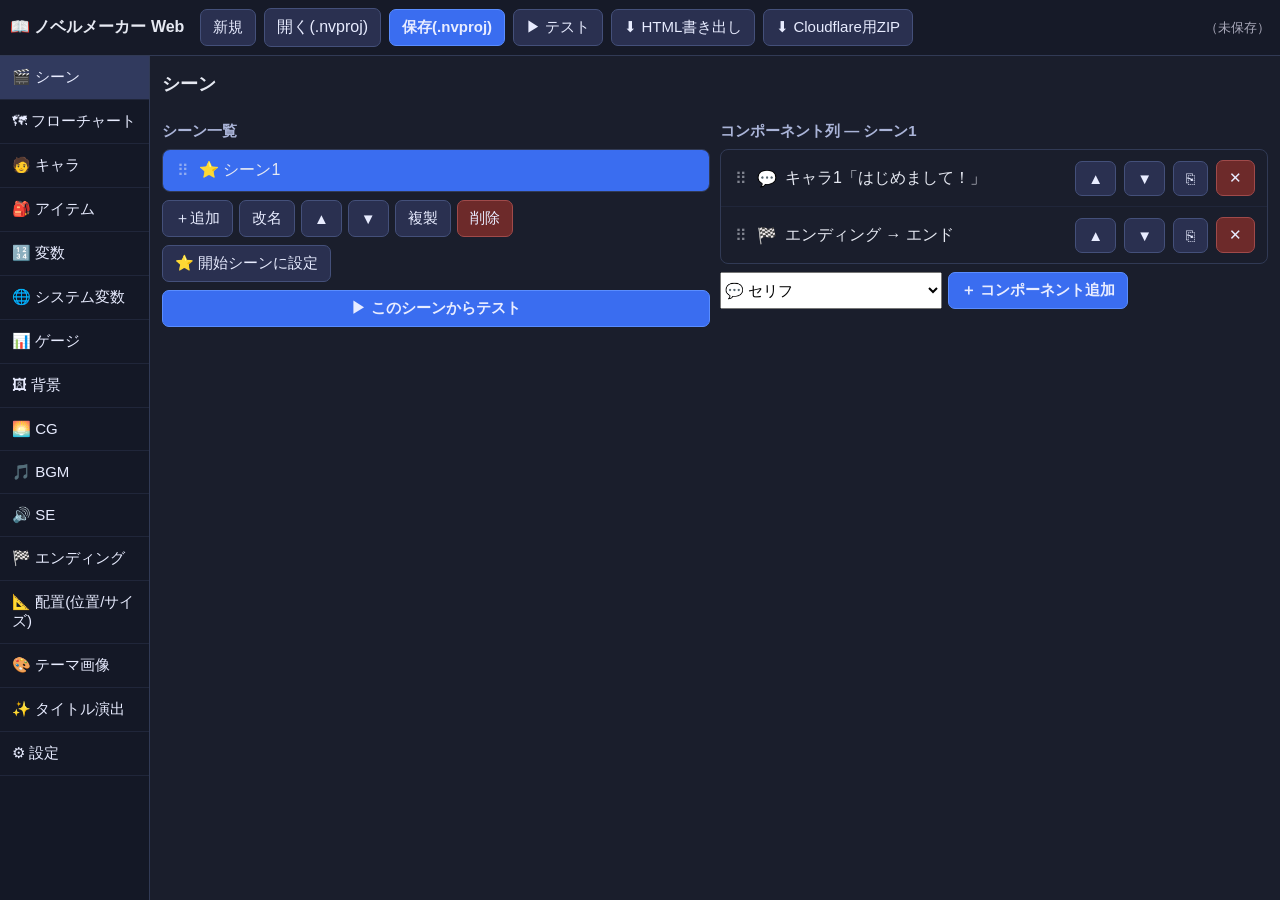
==== web/editor.html @ 4865b837 "システム系ボタンの画像/位置/縦横比 と 名前入力枠の調整・複製機能を追加 システム系コンポーネント: - メニュー(セーブ/ロード/タイトル)ボタンの背景画像 menuButtonImage を追加" ====
<!DOCTYPE html>
<html lang="ja">
<head>
  <meta charset="UTF-8" />
  <meta name="viewport" content="width=device-width, initial-scale=1.0, maximum-scale=1.0, user-scalable=no" />
  <meta http-equiv="Cache-Control" content="no-cache, no-store, must-revalidate" />
  <title>ノベルメーカー — ブラウザ版エディタ</title>
  <link rel="stylesheet" href="editor.css?v=20260611d" />
</head>
<body>
  <div id="app">
    <div id="topbar">
      <div class="brand">📖 ノベルメーカー Web</div>
      <button id="btn-new">新規</button>
      <label id="btn-open" for="file-open" class="fakebtn" role="button" tabindex="0">開く(.nvproj)</label>
      <button id="btn-save" class="primary">保存(.nvproj)</button>
      <button id="btn-play">▶ テスト</button>
      <button id="btn-export">⬇ HTML書き出し</button>
      <button id="btn-zip">⬇ Cloudflare用ZIP</button>
      <span class="spacer"></span>
      <span class="pname" id="pname"></span>
      <!-- iOS対策: accept指定なし＋labelで直接ピッカーを開く（display:noneにしない） -->
      <input type="file" id="file-open" class="vhide" />
    </div>

    <div id="body">
      <div id="nav"></div>
      <div id="content"></div>
    </div>
  </div>

  <!-- 汎用モーダル -->
  <div id="modal" class="overlay hidden"><div class="modal" id="modal-box"></div></div>

  <!-- テストプレイ -->
  <iframe id="playframe" class="hidden" allow="autoplay"></iframe>
  <button id="playclose" class="hidden">✕ 閉じる</button>

  <script src="model.js?v=20260611d"></script>
  <script src="engine.js?v=20260611d"></script>
  <script src="editor.js?v=20260611d"></script>
</body>
</html>
---- web/editor.css ----
/* ブラウザ版エディタ スタイル */
* { box-sizing: border-box; -webkit-tap-highlight-color: transparent; }
html, body { margin: 0; height: 100%; background: #1a1e2c; color: #e6e9f2;
  font-family: "Hiragino Kaku Gothic ProN", "Noto Sans JP", "Yu Gothic", Meiryo, sans-serif; }
button, input, select, textarea { font-family: inherit; font-size: 15px; }
#app { display: flex; flex-direction: column; height: 100%; }

#topbar { display: flex; align-items: center; gap: 8px; padding: 8px 10px;
  background: #161a28; border-bottom: 1px solid #313a55; flex-wrap: wrap; }
#topbar .brand { font-weight: bold; margin-right: 8px; }
#topbar .spacer { flex: 1; }
#topbar .pname { color: #aab; font-size: 13px; max-width: 40vw; overflow: hidden;
  text-overflow: ellipsis; white-space: nowrap; }

button { background: #2a3050; color: #e8ecff; border: 1px solid #44507a;
  border-radius: 7px; padding: 8px 12px; cursor: pointer; }
button:hover { background: #3a4470; }
button.primary { background: #3a6df0; border-color: #5a8dff; font-weight: bold; }
button.danger { background: #6d2a2a; border-color: #a04a4a; }
button:disabled { opacity: .45; cursor: default; }
.fakebtn { display: inline-block; background: #2a3050; color: #e8ecff;
  border: 1px solid #44507a; border-radius: 7px; padding: 8px 12px; cursor: pointer;
  user-select: none; }
.fakebtn:hover { background: #3a4470; }
/* 画面外に追いやる視覚的非表示（display:none にしないこと＝iOSでpicker可） */
.vhide { position: absolute; width: 1px; height: 1px; padding: 0; margin: -1px;
  overflow: hidden; clip: rect(0 0 0 0); white-space: nowrap; border: 0; }

#body { flex: 1; display: flex; min-height: 0; }
#nav { width: 150px; background: #141826; border-right: 1px solid #313a55;
  overflow-y: auto; flex-shrink: 0; }
#nav button { display: block; width: 100%; text-align: left; border: none;
  border-radius: 0; background: transparent; padding: 12px 12px; border-bottom: 1px solid #20263a; }
#nav button.active { background: #313a5e; }
#content { flex: 1; overflow: auto; padding: 12px; min-width: 0; }

.row { display: flex; gap: 10px; }
.col { flex: 1; min-width: 0; }
h2 { margin: 4px 0 12px; font-size: 18px; }
h3 { margin: 14px 0 8px; font-size: 15px; color: #aab4d8; }

/* リスト */
.list { border: 1px solid #313a55; border-radius: 8px; overflow: hidden; }
.list .item { padding: 10px 12px; border-bottom: 1px solid #20263a; cursor: pointer;
  display: flex; align-items: center; gap: 8px; }
.list .item:last-child { border-bottom: none; }
.list .item.sel { background: #3a6df0; }
.list .item .grip { cursor: grab; opacity: .5; touch-action: none; font-size: 16px;
  padding: 0 2px; user-select: none; -webkit-user-select: none; }
.list .item .grip:active { cursor: grabbing; }
.list .item.dragover { outline: 2px dashed #5a8dff; outline-offset: -2px; }
.list .item.dragging { opacity: .75; background: #2a3360; outline: 2px solid #5a8dff;
  outline-offset: -2px; }
.toolbar { display: flex; gap: 6px; margin-top: 8px; flex-wrap: wrap; }

/* フォーム */
.field { margin: 8px 0; }
.field label { display: block; font-size: 13px; color: #aab; margin-bottom: 4px; }
.field input[type=text], .field input[type=number], .field select, .field textarea {
  width: 100%; padding: 9px; background: #0e1120; color: #fff;
  border: 1px solid #44507a; border-radius: 6px; }
.field textarea { min-height: 90px; resize: vertical; }
.field.inline { display: flex; align-items: center; gap: 8px; }
.field.inline input[type=checkbox] { width: 20px; height: 20px; }
.hint { color: #889; font-size: 12px; margin: 4px 0; }
.assetrow { display: flex; gap: 6px; align-items: center; }
.assetrow .name { flex: 1; color: #cdd; font-size: 13px; overflow: hidden;
  text-overflow: ellipsis; white-space: nowrap; }
.thumb { height: 40px; border-radius: 4px; border: 1px solid #44507a; }

/* 条件・選択肢 */
.cond, .opts { border: 1px solid #3a4566; border-radius: 8px; padding: 8px; margin: 6px 0; }
.cond .term, .opt { display: flex; gap: 6px; align-items: center; margin: 6px 0; flex-wrap: wrap; }
.opt { border-top: 1px dashed #3a4566; padding-top: 8px; flex-direction: column; align-items: stretch; }

/* モーダル */
.overlay { position: fixed; inset: 0; background: rgba(0,0,0,.6);
  display: flex; align-items: center; justify-content: center; z-index: 50; padding: 12px; }
.overlay.hidden { display: none; }
.modal { background: #1a1e2e; border: 1px solid #44507a; border-radius: 12px;
  width: min(640px, 96vw); max-height: 92vh; overflow: auto; padding: 16px; }
.modal h3 { margin-top: 0; }
.modal .actions { display: flex; gap: 8px; justify-content: flex-end; margin-top: 12px; }

/* フローチャート */
.flow { display: flex; flex-direction: column; gap: 10px; margin-top: 8px; }
.flow-node { border: 1px solid #3a4566; border-radius: 8px; padding: 8px 10px; background: #11152a; }
.flow-name { font-weight: bold; cursor: pointer; color: #cfe0ff; }
.flow-name:hover { text-decoration: underline; }
.flow-edge { font-size: 13px; color: #9fb0d8; margin: 4px 0 0 10px; }
.flow-edge.dim { color: #6b7596; }

/* 配置エディタ */
.lay-stage { position: relative; width: 100%; max-width: 640px; aspect-ratio: 16/9;
  background: #0a0d18 linear-gradient(135deg,#10152a,#0a0d18); border: 1px solid #44507a;
  border-radius: 8px; margin: 8px 0; overflow: hidden; touch-action: none; }
.lay-chip { position: absolute; background: rgba(58,109,240,.65); border: 1px solid #8fb0ff;
  color: #fff; font-size: 12px; padding: 4px 7px; border-radius: 5px; cursor: grab;
  white-space: nowrap; user-select: none; touch-action: none; box-shadow: 0 1px 4px rgba(0,0,0,.4); }
.lay-chip.box { background: rgba(58,109,240,.22); display: flex; align-items: flex-start;
  justify-content: flex-start; padding: 3px 5px; }
.lay-chip.sel { background: rgba(240,150,40,.8); border-color: #ffd08a; z-index: 5; }
.lay-panel { border: 1px solid #313a55; border-radius: 8px; padding: 10px; margin: 8px 0; }
.lay-panel h3 { margin-top: 0; }
.lay-srow { display: flex; align-items: center; gap: 8px; margin: 6px 0; }
.lay-srow .lay-slab { width: 84px; font-size: 13px; color: #aab; flex-shrink: 0; }
.lay-srow input[type=range] { flex: 1; }
.lay-srow .lay-snum { width: 44px; text-align: right; font-size: 13px; color: #cfe0ff; }
.lay-picker { display: flex; flex-wrap: wrap; gap: 6px; }
.lay-picker button.active { background: #3a6df0; border-color: #5a8dff; }

#playframe { position: fixed; inset: 0; z-index: 60; background: #000; border: none;
  width: 100%; height: 100%; }
#playclose { position: fixed; top: 8px; right: 10px; z-index: 61; }
.hidden { display: none !important; }
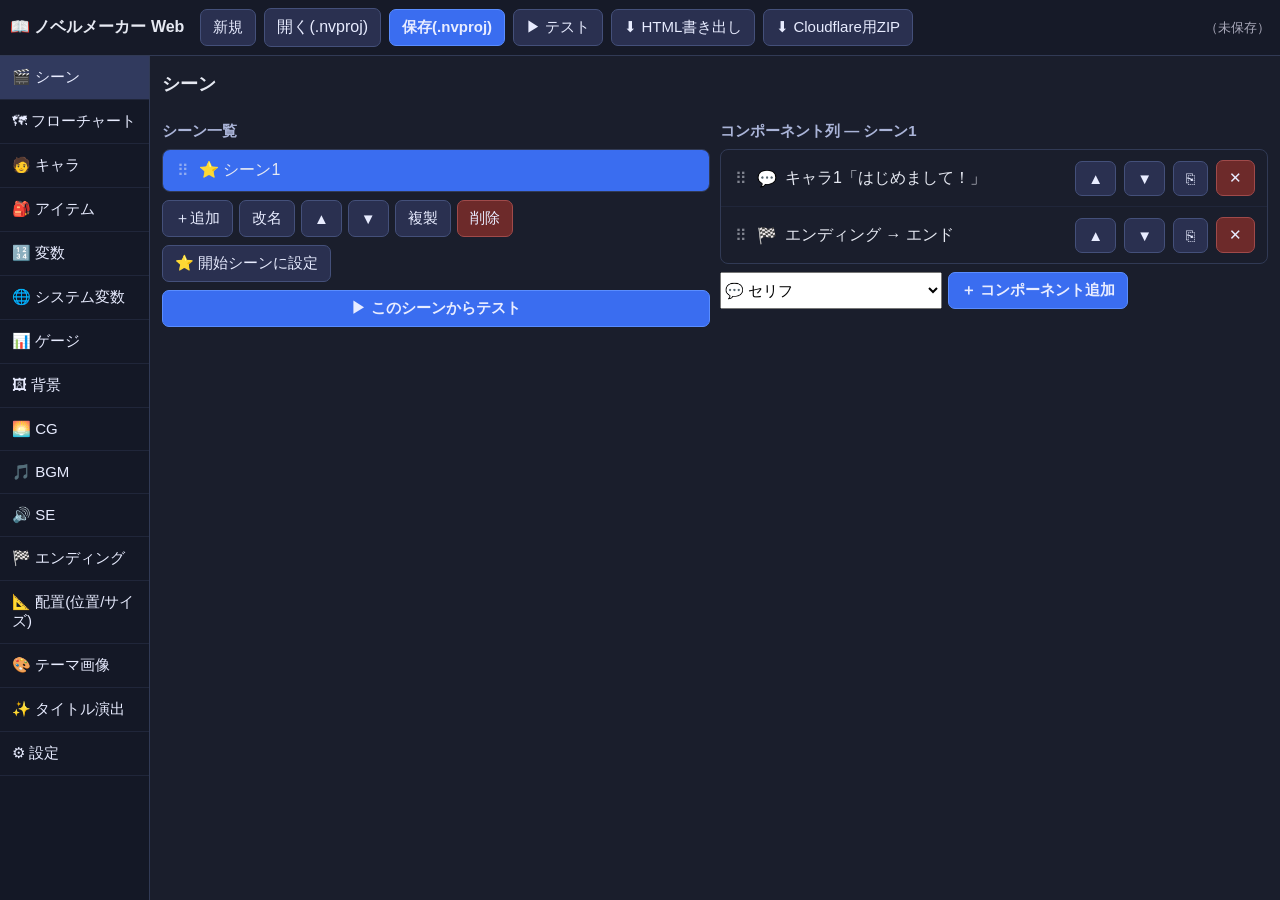
==== commit fbcb3459: "エンディング画面: コンポーネント配置とCG表示に対応 - エンディングごとに cgId を設定でき、エンディング画面に全画面CGを表示。   CG表示時はオーバーレイ背景を薄くしてCGを見せる（We" ====
--- a/web/editor.html
+++ b/web/editor.html
@@ -5,7 +5,7 @@
   <meta name="viewport" content="width=device-width, initial-scale=1.0, maximum-scale=1.0, user-scalable=no" />
   <meta http-equiv="Cache-Control" content="no-cache, no-store, must-revalidate" />
   <title>ノベルメーカー — ブラウザ版エディタ</title>
-  <link rel="stylesheet" href="editor.css?v=20260611d" />
+  <link rel="stylesheet" href="editor.css?v=20260611e" />
 </head>
 <body>
   <div id="app">
@@ -36,8 +36,8 @@
   <iframe id="playframe" class="hidden" allow="autoplay"></iframe>
   <button id="playclose" class="hidden">✕ 閉じる</button>
 
-  <script src="model.js?v=20260611d"></script>
-  <script src="engine.js?v=20260611d"></script>
-  <script src="editor.js?v=20260611d"></script>
+  <script src="model.js?v=20260611e"></script>
+  <script src="engine.js?v=20260611e"></script>
+  <script src="editor.js?v=20260611e"></script>
 </body>
 </html>
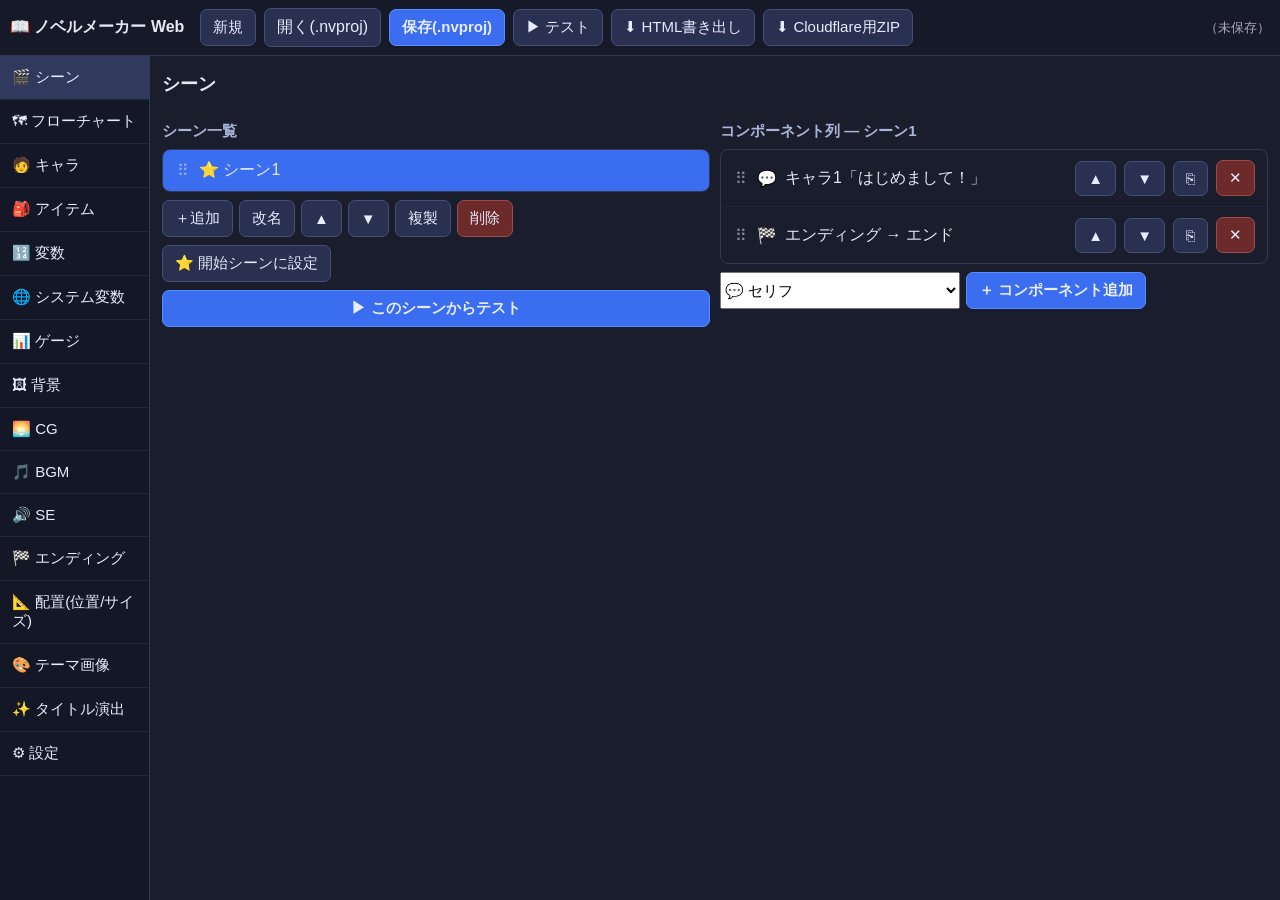
==== commit 986d935e: "文字入力コンポーネントを汎用化（パスワード等の入力方式に対応） 「名前入力」を「文字入力(名前/パスワード等)」へ一般化。任意の文字列変数へ 格納でき、入力方式に『通常 / パスワード(伏字)』を追加" ====
--- a/web/editor.html
+++ b/web/editor.html
@@ -5,7 +5,7 @@
   <meta name="viewport" content="width=device-width, initial-scale=1.0, maximum-scale=1.0, user-scalable=no" />
   <meta http-equiv="Cache-Control" content="no-cache, no-store, must-revalidate" />
   <title>ノベルメーカー — ブラウザ版エディタ</title>
-  <link rel="stylesheet" href="editor.css?v=20260611e" />
+  <link rel="stylesheet" href="editor.css?v=20260611f" />
 </head>
 <body>
   <div id="app">
@@ -36,8 +36,8 @@
   <iframe id="playframe" class="hidden" allow="autoplay"></iframe>
   <button id="playclose" class="hidden">✕ 閉じる</button>
 
-  <script src="model.js?v=20260611e"></script>
-  <script src="engine.js?v=20260611e"></script>
-  <script src="editor.js?v=20260611e"></script>
+  <script src="model.js?v=20260611f"></script>
+  <script src="engine.js?v=20260611f"></script>
+  <script src="editor.js?v=20260611f"></script>
 </body>
 </html>
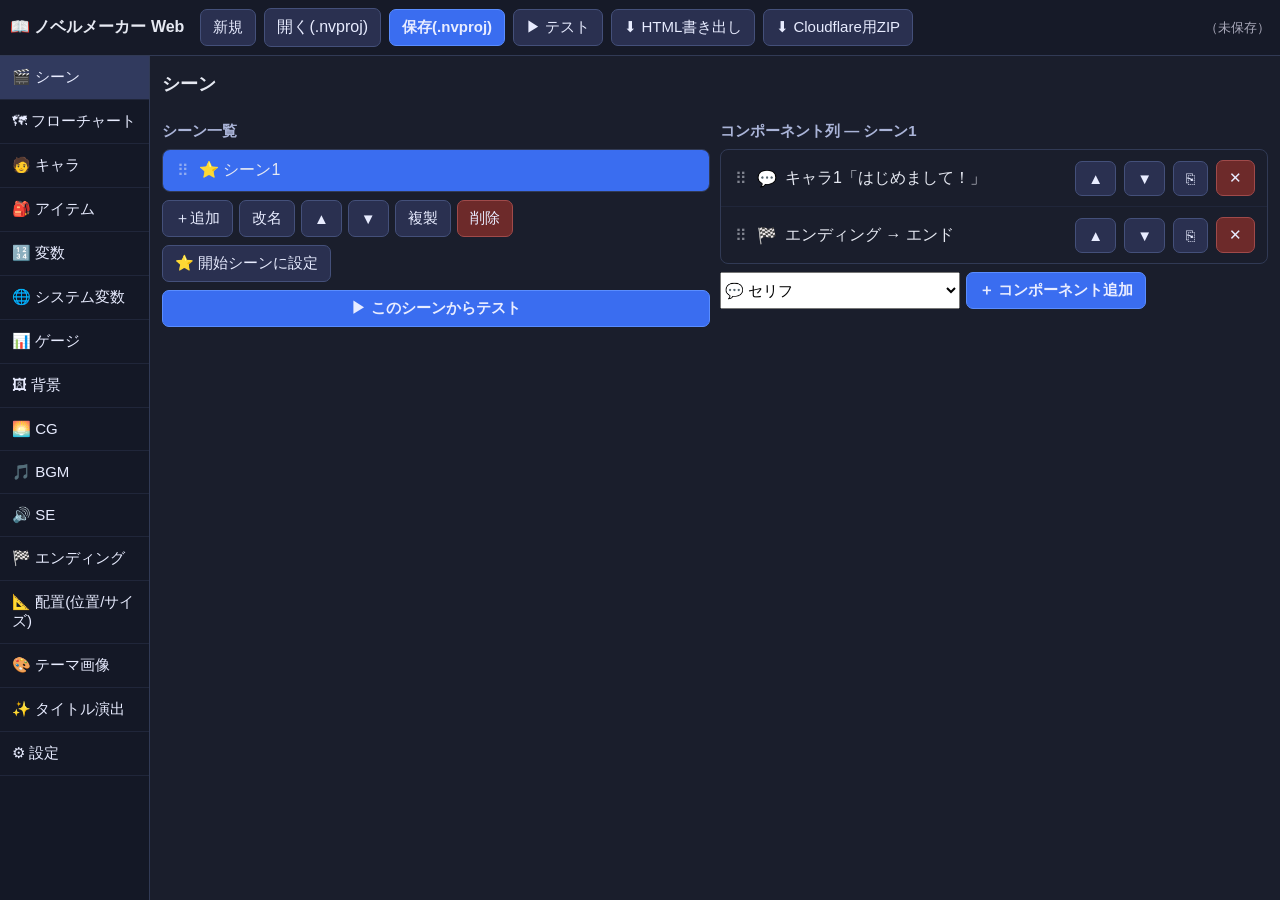
==== commit 2ad1497e: "「このセリフでは立ち絵を表示しない」が効かない問題を修正 hideSprite は新規の立ち絵を追加しないだけで、前の行で既に表示済みの 話者の立ち絵を消していなかったため、立ち絵が残って表示され続け" ====
--- a/web/editor.html
+++ b/web/editor.html
@@ -5,7 +5,7 @@
   <meta name="viewport" content="width=device-width, initial-scale=1.0, maximum-scale=1.0, user-scalable=no" />
   <meta http-equiv="Cache-Control" content="no-cache, no-store, must-revalidate" />
   <title>ノベルメーカー — ブラウザ版エディタ</title>
-  <link rel="stylesheet" href="editor.css?v=20260611f" />
+  <link rel="stylesheet" href="editor.css?v=20260611g" />
 </head>
 <body>
   <div id="app">
@@ -36,8 +36,8 @@
   <iframe id="playframe" class="hidden" allow="autoplay"></iframe>
   <button id="playclose" class="hidden">✕ 閉じる</button>
 
-  <script src="model.js?v=20260611f"></script>
-  <script src="engine.js?v=20260611f"></script>
-  <script src="editor.js?v=20260611f"></script>
+  <script src="model.js?v=20260611g"></script>
+  <script src="engine.js?v=20260611g"></script>
+  <script src="editor.js?v=20260611g"></script>
 </body>
 </html>
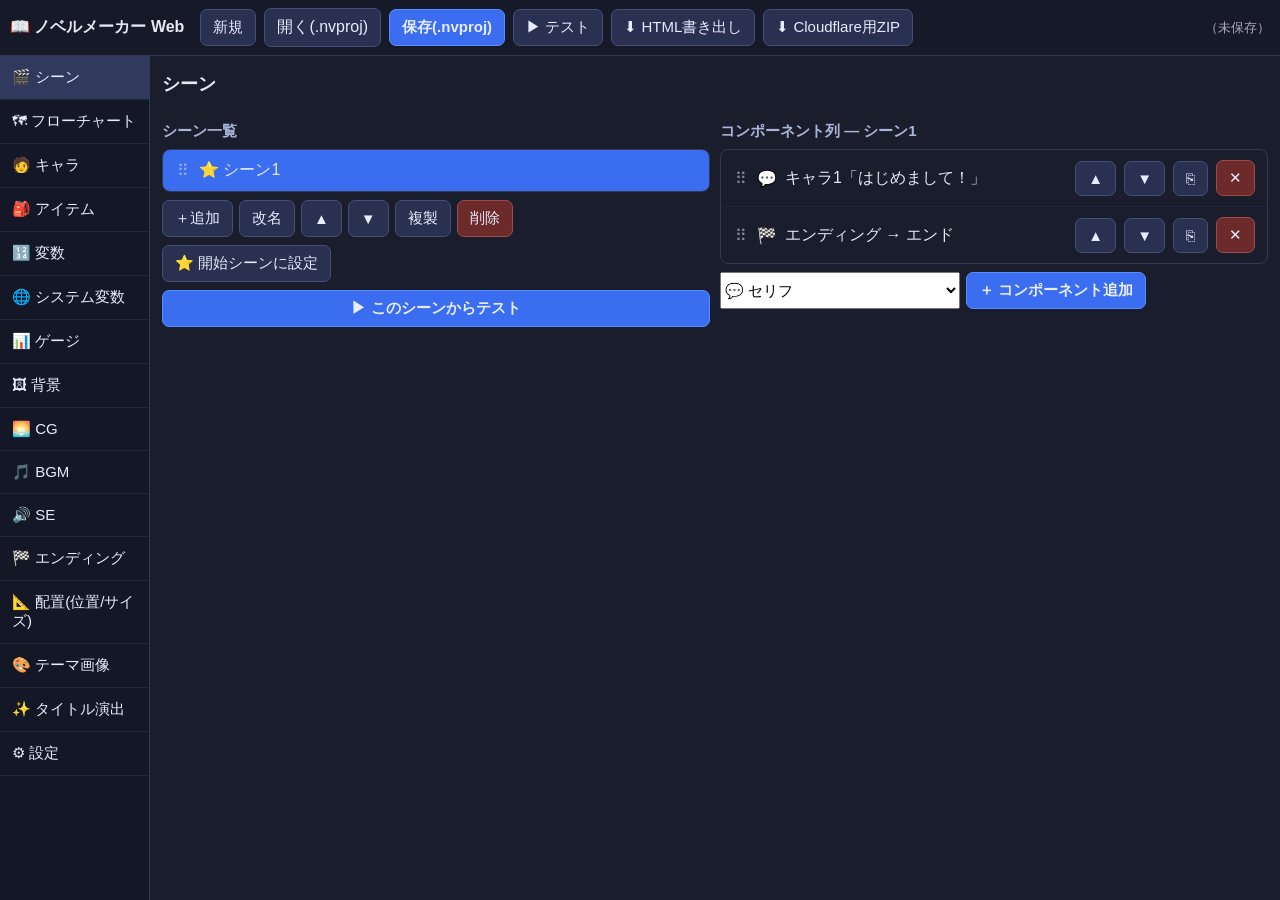
==== commit 90cd104d: "ブラウザ版: クリックしたコンポーネントの直下に新規コンポーネントを作成 コンポーネントをクリック/タップすると選択状態になり（ハイライト表示）、 「＋コンポーネント追加」で作る新規コンポーネントがそ" ====
--- a/web/editor.html
+++ b/web/editor.html
@@ -5,7 +5,7 @@
   <meta name="viewport" content="width=device-width, initial-scale=1.0, maximum-scale=1.0, user-scalable=no" />
   <meta http-equiv="Cache-Control" content="no-cache, no-store, must-revalidate" />
   <title>ノベルメーカー — ブラウザ版エディタ</title>
-  <link rel="stylesheet" href="editor.css?v=20260611g" />
+  <link rel="stylesheet" href="editor.css?v=20260611h" />
 </head>
 <body>
   <div id="app">
@@ -36,8 +36,8 @@
   <iframe id="playframe" class="hidden" allow="autoplay"></iframe>
   <button id="playclose" class="hidden">✕ 閉じる</button>
 
-  <script src="model.js?v=20260611g"></script>
-  <script src="engine.js?v=20260611g"></script>
-  <script src="editor.js?v=20260611g"></script>
+  <script src="model.js?v=20260611h"></script>
+  <script src="engine.js?v=20260611h"></script>
+  <script src="editor.js?v=20260611h"></script>
 </body>
 </html>
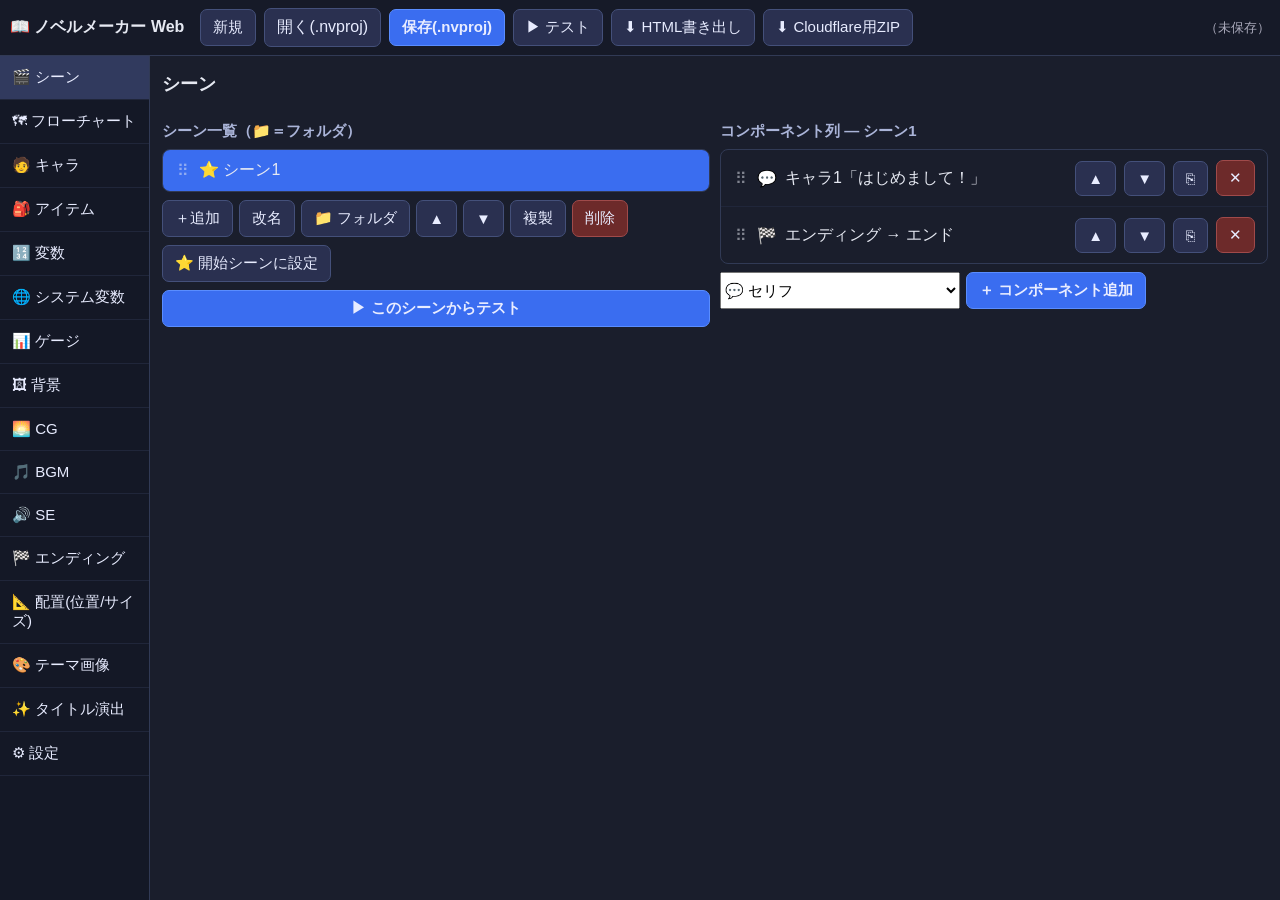
==== commit 1f735d5b: "ブラウザ版: シーンをフォルダ(ファイル)にまとめ、フォルダごと移動・複製 - 各シーンに folder 属性を追加し、シーン一覧をフォルダ単位でグループ表示。 - 「📁 フォルダ」ボタンで選択シーン" ====
--- a/web/editor.html
+++ b/web/editor.html
@@ -5,7 +5,7 @@
   <meta name="viewport" content="width=device-width, initial-scale=1.0, maximum-scale=1.0, user-scalable=no" />
   <meta http-equiv="Cache-Control" content="no-cache, no-store, must-revalidate" />
   <title>ノベルメーカー — ブラウザ版エディタ</title>
-  <link rel="stylesheet" href="editor.css?v=20260611h" />
+  <link rel="stylesheet" href="editor.css?v=20260611k" />
 </head>
 <body>
   <div id="app">
@@ -36,8 +36,8 @@
   <iframe id="playframe" class="hidden" allow="autoplay"></iframe>
   <button id="playclose" class="hidden">✕ 閉じる</button>
 
-  <script src="model.js?v=20260611h"></script>
-  <script src="engine.js?v=20260611h"></script>
-  <script src="editor.js?v=20260611h"></script>
+  <script src="model.js?v=20260611k"></script>
+  <script src="engine.js?v=20260611k"></script>
+  <script src="editor.js?v=20260611k"></script>
 </body>
 </html>
--- a/web/editor.css
+++ b/web/editor.css
@@ -52,6 +52,12 @@
 .list .item.dragging { opacity: .75; background: #2a3360; outline: 2px solid #5a8dff;
   outline-offset: -2px; }
 .toolbar { display: flex; gap: 6px; margin-top: 8px; flex-wrap: wrap; }
+/* シーンのフォルダ見出し */
+.folder-hdr { display: flex; align-items: center; gap: 4px; margin: 10px 0 2px;
+  padding: 6px 8px; background: #20284a; border: 1px solid #3a4566; border-radius: 7px;
+  font-weight: bold; color: #cfe0ff; }
+.folder-hdr .col { cursor: pointer; }
+.folder-hdr button { padding: 4px 8px; font-size: 13px; }
 
 /* フォーム */
 .field { margin: 8px 0; }
